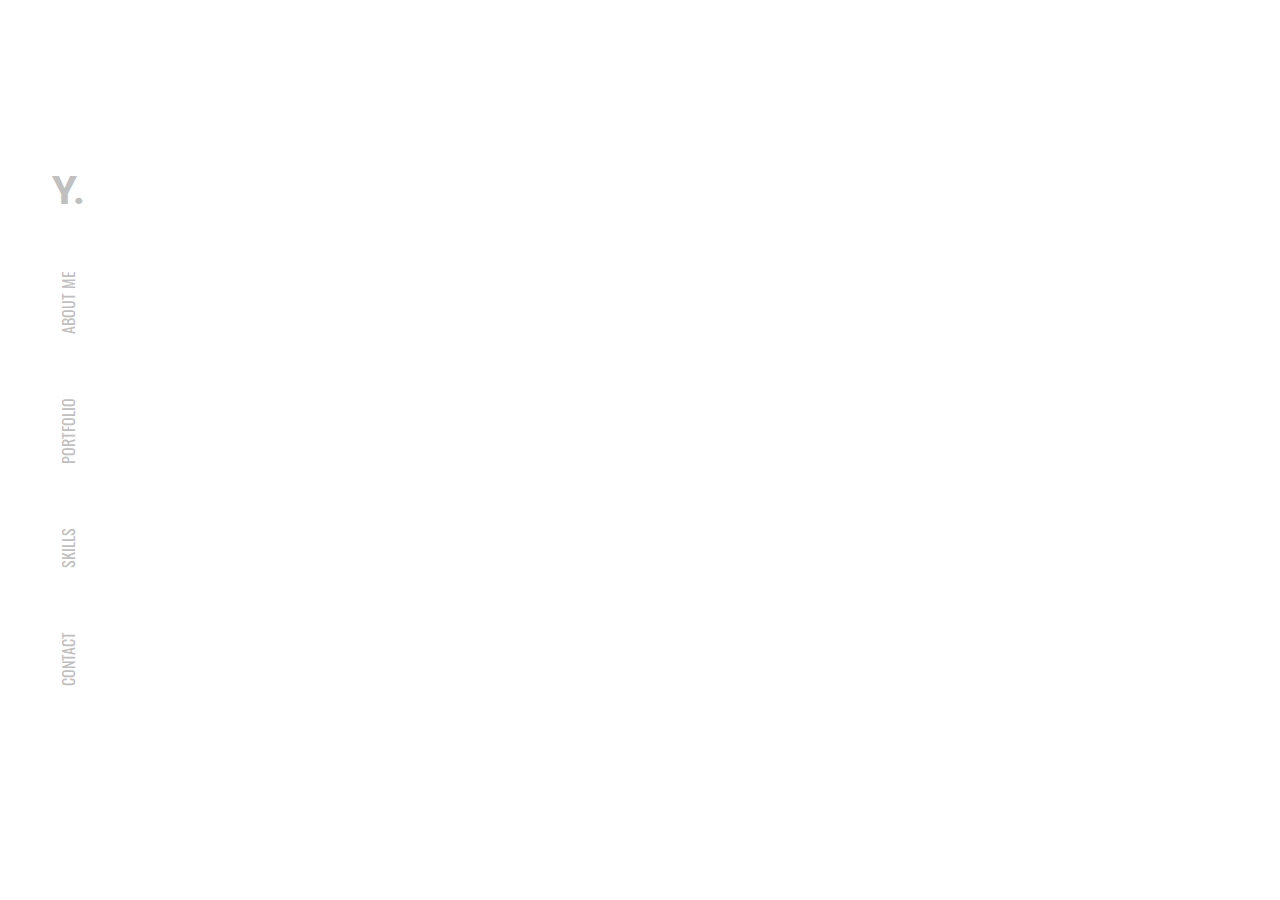
==== index.html @ accbb75f "add files" ====
<!doctype html><html lang="en"><head><meta charset="utf-8"/><link rel="icon" href="/favicon_Yannick.png"/><meta name="viewport" content="width=device-width,initial-scale=1"/><meta name="theme-color" content="#000000"/><meta name="description" content="Web site created using create-react-app"/><link rel="apple-touch-icon" href="/logo192.png"/><link rel="manifest" href="/manifest.json"/><title>Yannick De Decker | Portfolio</title><link href="/static/css/2.150d169a.chunk.css" rel="stylesheet"><link href="/static/css/main.5813d37e.chunk.css" rel="stylesheet"></head><body><noscript>You need to enable JavaScript to run this app.</noscript><div id="root"></div><script>!function(e){function r(r){for(var n,l,f=r[0],i=r[1],p=r[2],c=0,s=[];c<f.length;c++)l=f[c],Object.prototype.hasOwnProperty.call(o,l)&&o[l]&&s.push(o[l][0]),o[l]=0;for(n in i)Object.prototype.hasOwnProperty.call(i,n)&&(e[n]=i[n]);for(a&&a(r);s.length;)s.shift()();return u.push.apply(u,p||[]),t()}function t(){for(var e,r=0;r<u.length;r++){for(var t=u[r],n=!0,f=1;f<t.length;f++){var i=t[f];0!==o[i]&&(n=!1)}n&&(u.splice(r--,1),e=l(l.s=t[0]))}return e}var n={},o={1:0},u=[];function l(r){if(n[r])return n[r].exports;var t=n[r]={i:r,l:!1,exports:{}};return e[r].call(t.exports,t,t.exports,l),t.l=!0,t.exports}l.m=e,l.c=n,l.d=function(e,r,t){l.o(e,r)||Object.defineProperty(e,r,{enumerable:!0,get:t})},l.r=function(e){"undefined"!=typeof Symbol&&Symbol.toStringTag&&Object.defineProperty(e,Symbol.toStringTag,{value:"Module"}),Object.defineProperty(e,"__esModule",{value:!0})},l.t=function(e,r){if(1&r&&(e=l(e)),8&r)return e;if(4&r&&"object"==typeof e&&e&&e.__esModule)return e;var t=Object.create(null);if(l.r(t),Object.defineProperty(t,"default",{enumerable:!0,value:e}),2&r&&"string"!=typeof e)for(var n in e)l.d(t,n,function(r){return e[r]}.bind(null,n));return t},l.n=function(e){var r=e&&e.__esModule?function(){return e.default}:function(){return e};return l.d(r,"a",r),r},l.o=function(e,r){return Object.prototype.hasOwnProperty.call(e,r)},l.p="/";var f=this.webpackJsonpportfolio=this.webpackJsonpportfolio||[],i=f.push.bind(f);f.push=r,f=f.slice();for(var p=0;p<f.length;p++)r(f[p]);var a=i;t()}([])</script><script src="/static/js/2.cef84d1d.chunk.js"></script><script src="/static/js/main.cdf12265.chunk.js"></script></body></html>
---- static/css/main.5813d37e.chunk.css ----
@import url(https://fonts.googleapis.com/css2?family=Courgette&display=swap);@import url(https://fonts.googleapis.com/css2?family=Source+Code+Pro:wght@300&display=swap);@import url(https://fonts.googleapis.com/css2?family=Oswald:wght@300;500;700&family=Roboto:wght@100;300;400;500;700;900&display=swap);:root{--pastel-blue:#a5c8e4;--pastel-green:#c0eccc;--pastel-yellow:#f9f0c1;--pastel-orange:#f4cda6;--pastel-red:#f6a8a6}body{font-family:-apple-system,BlinkMacSystemFont,"Segoe UI","Roboto","Oxygen","Ubuntu","Cantarell","Fira Sans","Droid Sans","Helvetica Neue",sans-serif;-webkit-font-smoothing:antialiased;-moz-osx-font-smoothing:grayscale}.App,body{margin:0;overflow-x:hidden}.App{text-align:center;padding:0}.navbar-div{height:0}:root{--grey-light:silver;--grey-dark:#262626}*{box-sizing:border-box;margin:0}.nav-web{transform-origin:left top;transform:rotate(-90deg) translateX(-100%);width:100vh;height:15vh;background-color:#fff;position:absolute;z-index:10}.nav-web ul{height:100%;display:flex;flex-flow:row wrap;align-items:center;justify-content:center;list-style:none}.nav-web ul li{padding:.5rem 2rem;text-transform:uppercase;font-size:1rem;font-family:"Oswald",sans-serif}.nav-web ul li a:hover{color:#262626;color:var(--grey-dark);text-decoration:none}.nav-web ul li a{color:silver;color:var(--grey-light)}.nav-web .logo{font-family:"Roboto",sans-serif;font-weight:800;font-size:2.5rem;display:flex;flex:0 1;flex-basis:50px;content:" ";transform:rotate(90deg)}.active{color:#262626;color:var(--grey-dark)}.nav-mobile{z-index:100;display:none}.navbar{display:none!important}.bg-light{background-color:#fff!important}@media screen and (max-width:992px){.nav-web{display:none;margin-right:0}.navbar{display:block!important;margin-right:0}}.homepage{overflow:hidden;margin-left:15vh;height:100vh;background-color:var(--pastel-blue);display:flex;flex-direction:column;align-items:center;justify-content:center}.homepage h1{font-size:7rem;margin:1.5rem 0 0}.homepage h1,.homepage h2{font-family:"Oswald",sans-serif;color:var(--grey-dark);text-transform:uppercase}.homepage h2{font-size:1.5rem;margin:1rem 0 1.5rem}.homepage .graphic{font-family:"Courgette",cursive;text-transform:lowercase;font-size:2rem}.homepage .developer{font-family:"Courgette",cursive;text-transform:uppercase;-webkit-text-decoration:wavy;text-decoration:wavy;font-size:1.75rem;font-family:"Source Code Pro",monospace;letter-spacing:-3px}.homepage button{padding:.5rem .75rem;background-color:#fff;border:none;color:#84a0b6;width:10rem;margin-top:1.5rem}.homepage button:hover{border:none;background-color:#84a0b6;color:#fff;transition:background-color .25s ease-in}@media only screen and (max-width:992px){.homepage{margin-left:0;padding-bottom:2rem;min-height:100vh;overflow:hidden}.homepage h1{padding:0 2rem;font-size:6rem;line-height:1}.homepage .graphic{display:block;margin-bottom:.5rem}.homepage .developer{display:block;margin-top:.3rem}}::-webkit-input-placeholder{color:#ac7574;opacity:1}:-ms-input-placeholder{opacity:1}::placeholder{color:#ac7574;opacity:1}:-ms-input-placeholder{color:#ac7574}::-ms-input-placeholder{color:#ac7574}.contactpage{background-color:var(--pastel-red);display:flex;flex-direction:column;justify-content:center;align-items:center;overflow:hidden;min-height:100vh;margin-left:15vh}.contactpage h1{font-family:"Oswald",sans-serif;color:var(--grey-dark);text-transform:uppercase;font-size:4rem;margin:1.5rem 0}.contactpage .line{height:10px;width:100px;border-bottom:3px solid var(--grey-dark);margin-bottom:1.5rem}.contactpage .line:hover{width:250px;transition:1s ease-in-out}.contactpage form{width:40vw;padding-top:1rem;display:flex;flex-direction:column}.contactpage form input{margin-bottom:1rem;border:none;padding:.35rem .75rem}.contactpage form input:active,.contactpage form input:focus,.contactpage form textarea:active,.contactpage form textarea:focus{outline:2px solid #ac7574}.contactpage form textarea{margin-bottom:1rem;border:none;padding:.35rem .75rem}.btn-container{display:flex;flex-direction:column}.contactpage button{padding:.35rem .75rem;background-color:#fff;border:none;color:#ac7574;width:10rem;align-self:flex-end}.contactpage button:hover{border:none;background-color:#ac7574;color:#fff;transition:background-color .25s ease-in}.contactpage button::selection,.contactpage form input::selection,.contactpage form textarea::selection,.contactpage h1::selection,.contactpage p::selection{color:#fff;background-color:var(--grey-dark)}@media only screen and (max-width:992px){.contactpage{overflow:visible;overflow:initial;margin-left:0;padding-bottom:2rem;overflow-x:hidden}.contactpage p{padding:0 2rem}.contactpage h1{padding:0 2rem;margin:7rem 0 1rem}.contactpage form{width:85vw}}.aboutpage{background-color:var(--pastel-green);overflow:hidden;margin-left:15vh}.aboutpage .row{min-height:100vh}.col-photo{background-image:url(/static/media/profile.dc760005.jpg);background-repeat:no-repeat;background-size:cover;background-position:50%;width:100%;min-height:35rem}.col-about-text{display:flex;flex-direction:column;justify-content:center;align-items:center}.aboutpage h1{font-size:4rem;margin:1.5rem 0}.aboutpage h1,.aboutpage h2{font-family:"Oswald",sans-serif;color:var(--grey-dark);text-transform:uppercase}.aboutpage h2{font-size:1.5rem;margin:1rem 0 1.5rem}.aboutpage p{font-family:"Roboto",sans-serif;font-weight:300;color:var(--grey-dark);padding:0 5rem}.aboutpage .line{height:10px;width:100px;border-bottom:3px solid var(--grey-dark);margin-bottom:1.5rem}.aboutpage .line:hover{width:250px;transition:1s ease-in-out}.col-about-text span{font-weight:500}.aboutpage h1::selection,.aboutpage h2::selection,.aboutpage p::selection{color:#fff;background-color:var(--grey-dark)}.icons{display:flex;flex-direction:row}.icons .icon-paragraph{padding:0 1rem;font-size:1.3rem;position:relative;display:inline-block;color:#86a58e}.icons .icon-paragraph:hover{transform:rotate(10deg);transition:transform .5s ease-in-out}#foodTip,#iconTip,#sportTip,#swimTip{font-family:"Oswald",sans-serif;text-transform:uppercase}@media only screen and (max-width:992px){.aboutpage{overflow:visible;overflow:initial;margin-left:0;padding-bottom:2rem;overflow-x:hidden}.aboutpage p{font-family:"Roboto",sans-serif;font-weight:300;color:var(--grey-dark)}.aboutpage h1,.aboutpage p{padding:0 2rem}.col-photo{width:100%;margin:0;padding:0}}.portfoliopage{background-color:var(--pastel-yellow);overflow:hidden;min-height:100vh;margin-left:15vh}.portfoliopage .row{height:100vh}.portfolio-home{height:100vh;background-image:url(/static/media/portfolio-main.d0b9518a.jpg);background-repeat:no-repeat;background-size:cover;background-position:50%}.col-portfolio-text{display:flex;flex-direction:column;justify-content:center;align-items:center}.portfoliopage h1{font-size:4rem;margin:1.5rem 0}.portfoliopage h1,.portfoliopage h2{font-family:"Oswald",sans-serif;color:var(--grey-dark);text-transform:uppercase}.portfoliopage h2{font-size:1.5rem;margin:1rem 0 1.5rem}.portfoliopage p{font-family:"Roboto",sans-serif;font-weight:300;color:var(--grey-dark);padding:0 7rem;margin-top:2rem;margin-bottom:3rem}.portfoliopage .line{height:10px;width:100px;border-bottom:3px solid var(--grey-dark);margin-bottom:1.5rem}.portfoliopage .line:hover{width:250px;transition:1s ease-in-out}.portfoliopage ul{list-style:none;text-align:left}.portfoliopage ul li{margin-bottom:1rem;color:var(--grey-dark);text-transform:uppercase;font-weight:600;cursor:pointer}.portfoliopage ul li:hover{transform:scale(1.1)}.portfoliopage ul li span{margin-left:.5rem;text-transform:lowercase;color:#aea887;font-weight:300}.portfoliopage h1::selection,.portfoliopage ul li::selection,.portfoliopage ul li span::selection{color:#fff;background-color:var(--grey-dark)}@media only screen and (max-width:992px){.portfoliopage{overflow:visible;overflow:initial;margin-left:0;padding-bottom:2rem;overflow-x:hidden}.portfoliopage h1{padding:0 2rem;margin:7rem 0 1rem}.portfoliopage ul li span{display:block;margin-left:0}.portfoliopage ul{margin-left:0;padding-left:0}.portfoliopage ul li{margin-bottom:.25rem}}.carousel-item img{height:100vh;object-fit:cover;object-position:50% 50%}.center-cropped{width:100px;height:100vh;overflow:hidden}.center-cropped img{height:100%;min-width:100%;left:50%;position:relative;transform:translateX(-50%)}.carousel-control-prev-icon{background-image:url("data:image/svg+xml;charset=utf-8,%3Csvg xmlns='http://www.w3.org/2000/svg' fill='%23262626' width='8' height='8'%3E%3Cpath d='M5.25 0l-4 4 4 4 1.5-1.5L4.25 4l2.5-2.5L5.25 0z'/%3E%3C/svg%3E")!important}.carousel-control-next-icon{background-image:url("data:image/svg+xml;charset=utf-8,%3Csvg xmlns='http://www.w3.org/2000/svg' fill='%23262626' width='8' height='8'%3E%3Cpath d='M2.75 0l-1.5 1.5L3.75 4l-2.5 2.5L2.75 8l4-4-4-4z'/%3E%3C/svg%3E")!important}.carousel-indicators li{background-color:#262626!important}@media only screen and (max-width:992px){.center-cropped{width:100px;height:50vh;overflow:hidden}.center-cropped img{height:100%;min-width:100%;left:50%;position:relative;transform:translateX(-50%)}}.skillspage{background-color:var(--pastel-orange);display:flex;flex-direction:column;justify-content:center;align-items:center;overflow:hidden;min-height:100vh;margin-left:15vh}.skillspage h1{font-family:"Oswald",sans-serif;color:var(--grey-dark);text-transform:uppercase;font-size:4rem;margin:1.5rem 0}.skillspage p{font-family:"Roboto",sans-serif;font-weight:300;color:var(--grey-dark);padding:0 7rem;margin-top:2rem;margin-bottom:3rem}.skillspage span{font-weight:500}.skillspage .line{height:10px;width:100px;border-bottom:3px solid var(--grey-dark);margin:0 auto}.skillspage .line:hover{width:250px;transition:1s ease-in-out}.skillspage ul{list-style:none;margin:0;padding:0}.designer{background-color:#c3a484}.designer,.webdesigner{font-family:"Oswald",sans-serif;display:inline-block;padding:10px 15px;font-size:2rem;font-weight:900;text-transform:uppercase}.webdesigner{background-color:var(--grey-dark);color:#fff}.designer:hover,.webdesigner:hover{transform:scale(1.05);transition:transform .2s ease-in}.skillspage h3{font-family:"Oswald",sans-serif;text-transform:uppercase;font-size:1.25rem;margin-top:1rem;margin-bottom:1rem;font-weight:900}.col-md-4{display:flex;flex-direction:column;justify-content:center;align-items:center;text-align:center}.designer::selection,.skillspage h1::selection,.skillspage h3::selection,.skillspage li::selection,.skillspage p::selection,.webdesigner::selection{color:#fff;background-color:var(--grey-dark)}@media only screen and (max-width:992px){.skillspage{overflow:visible;overflow:initial;margin-left:0;padding-bottom:2rem;overflow-x:hidden}.skillspage p{padding:0 2rem}.skillspage h1{padding:0 2rem;margin:7rem 0 1rem}.pieChart{width:200px;margin:1rem 0;padding-bottom:2.5rem}}
/*# sourceMappingURL=main.5813d37e.chunk.css.map */
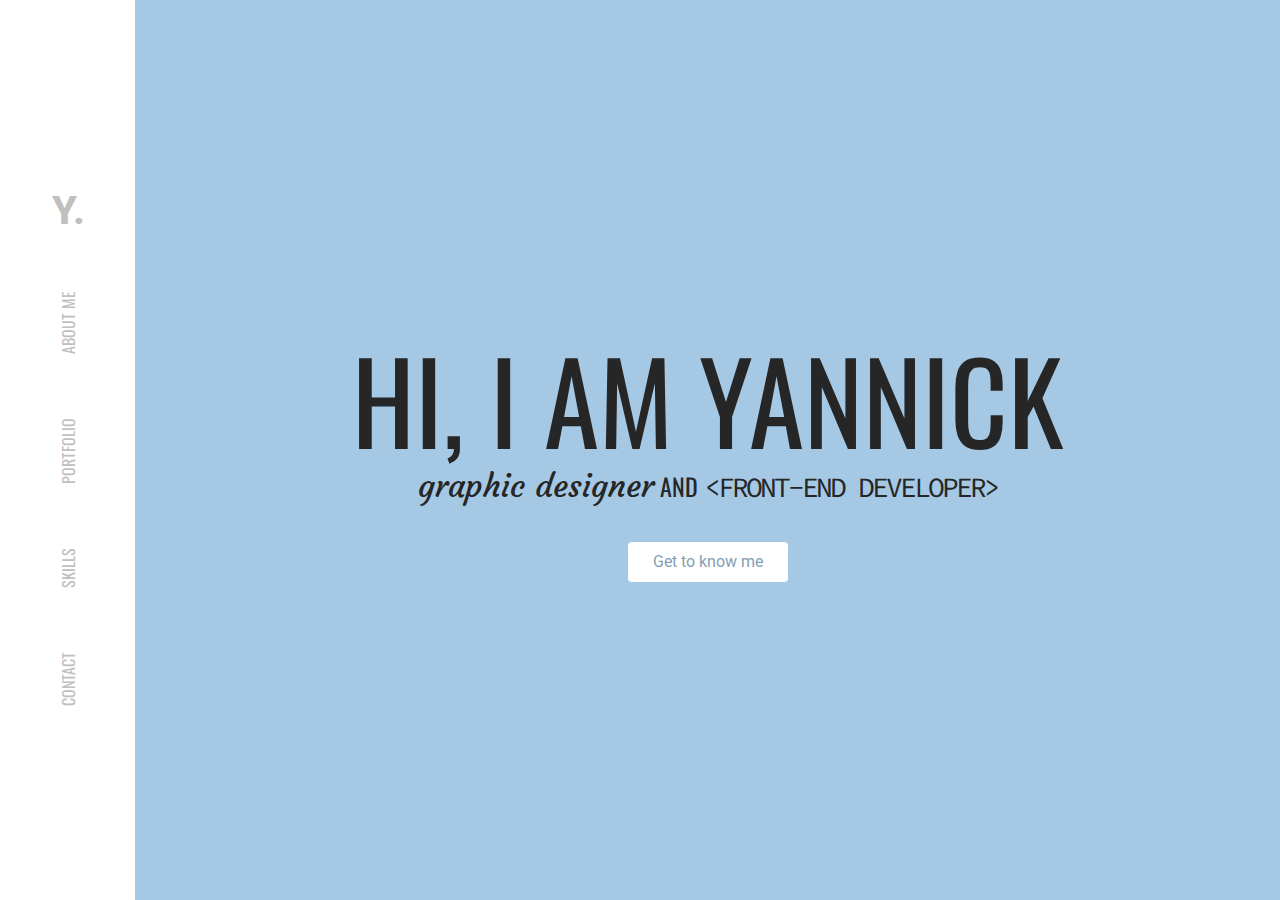
==== commit abb7f135: "update" ====
--- a/index.html
+++ b/index.html
@@ -1 +1 @@
-<!doctype html><html lang="en"><head><meta charset="utf-8"/><link rel="icon" href="/favicon_Yannick.png"/><meta name="viewport" content="width=device-width,initial-scale=1"/><meta name="theme-color" content="#000000"/><meta name="description" content="Web site created using create-react-app"/><link rel="apple-touch-icon" href="/logo192.png"/><link rel="manifest" href="/manifest.json"/><title>Yannick De Decker | Portfolio</title><link href="/static/css/2.150d169a.chunk.css" rel="stylesheet"><link href="/static/css/main.5813d37e.chunk.css" rel="stylesheet"></head><body><noscript>You need to enable JavaScript to run this app.</noscript><div id="root"></div><script>!function(e){function r(r){for(var n,l,f=r[0],i=r[1],p=r[2],c=0,s=[];c<f.length;c++)l=f[c],Object.prototype.hasOwnProperty.call(o,l)&&o[l]&&s.push(o[l][0]),o[l]=0;for(n in i)Object.prototype.hasOwnProperty.call(i,n)&&(e[n]=i[n]);for(a&&a(r);s.length;)s.shift()();return u.push.apply(u,p||[]),t()}function t(){for(var e,r=0;r<u.length;r++){for(var t=u[r],n=!0,f=1;f<t.length;f++){var i=t[f];0!==o[i]&&(n=!1)}n&&(u.splice(r--,1),e=l(l.s=t[0]))}return e}var n={},o={1:0},u=[];function l(r){if(n[r])return n[r].exports;var t=n[r]={i:r,l:!1,exports:{}};return e[r].call(t.exports,t,t.exports,l),t.l=!0,t.exports}l.m=e,l.c=n,l.d=function(e,r,t){l.o(e,r)||Object.defineProperty(e,r,{enumerable:!0,get:t})},l.r=function(e){"undefined"!=typeof Symbol&&Symbol.toStringTag&&Object.defineProperty(e,Symbol.toStringTag,{value:"Module"}),Object.defineProperty(e,"__esModule",{value:!0})},l.t=function(e,r){if(1&r&&(e=l(e)),8&r)return e;if(4&r&&"object"==typeof e&&e&&e.__esModule)return e;var t=Object.create(null);if(l.r(t),Object.defineProperty(t,"default",{enumerable:!0,value:e}),2&r&&"string"!=typeof e)for(var n in e)l.d(t,n,function(r){return e[r]}.bind(null,n));return t},l.n=function(e){var r=e&&e.__esModule?function(){return e.default}:function(){return e};return l.d(r,"a",r),r},l.o=function(e,r){return Object.prototype.hasOwnProperty.call(e,r)},l.p="/";var f=this.webpackJsonpportfolio=this.webpackJsonpportfolio||[],i=f.push.bind(f);f.push=r,f=f.slice();for(var p=0;p<f.length;p++)r(f[p]);var a=i;t()}([])</script><script src="/static/js/2.cef84d1d.chunk.js"></script><script src="/static/js/main.cdf12265.chunk.js"></script></body></html>+<!doctype html><html lang="en"><head><meta charset="utf-8"/><link rel="icon" href="/favicon_Yannick.png"/><meta name="viewport" content="width=device-width,initial-scale=1"/><meta name="theme-color" content="#000000"/><meta name="description" content="Web site created using create-react-app"/><link rel="apple-touch-icon" href="/logo192.png"/><link rel="manifest" href="/manifest.json"/><title>Yannick De Decker | Portfolio</title><link href="/static/css/2.150d169a.chunk.css" rel="stylesheet"><link href="/static/css/main.b4f85ded.chunk.css" rel="stylesheet"></head><body><noscript>You need to enable JavaScript to run this app.</noscript><div id="root"></div><script>!function(e){function r(r){for(var n,l,f=r[0],i=r[1],p=r[2],c=0,s=[];c<f.length;c++)l=f[c],Object.prototype.hasOwnProperty.call(o,l)&&o[l]&&s.push(o[l][0]),o[l]=0;for(n in i)Object.prototype.hasOwnProperty.call(i,n)&&(e[n]=i[n]);for(a&&a(r);s.length;)s.shift()();return u.push.apply(u,p||[]),t()}function t(){for(var e,r=0;r<u.length;r++){for(var t=u[r],n=!0,f=1;f<t.length;f++){var i=t[f];0!==o[i]&&(n=!1)}n&&(u.splice(r--,1),e=l(l.s=t[0]))}return e}var n={},o={1:0},u=[];function l(r){if(n[r])return n[r].exports;var t=n[r]={i:r,l:!1,exports:{}};return e[r].call(t.exports,t,t.exports,l),t.l=!0,t.exports}l.m=e,l.c=n,l.d=function(e,r,t){l.o(e,r)||Object.defineProperty(e,r,{enumerable:!0,get:t})},l.r=function(e){"undefined"!=typeof Symbol&&Symbol.toStringTag&&Object.defineProperty(e,Symbol.toStringTag,{value:"Module"}),Object.defineProperty(e,"__esModule",{value:!0})},l.t=function(e,r){if(1&r&&(e=l(e)),8&r)return e;if(4&r&&"object"==typeof e&&e&&e.__esModule)return e;var t=Object.create(null);if(l.r(t),Object.defineProperty(t,"default",{enumerable:!0,value:e}),2&r&&"string"!=typeof e)for(var n in e)l.d(t,n,function(r){return e[r]}.bind(null,n));return t},l.n=function(e){var r=e&&e.__esModule?function(){return e.default}:function(){return e};return l.d(r,"a",r),r},l.o=function(e,r){return Object.prototype.hasOwnProperty.call(e,r)},l.p="/";var f=this.webpackJsonpportfolio=this.webpackJsonpportfolio||[],i=f.push.bind(f);f.push=r,f=f.slice();for(var p=0;p<f.length;p++)r(f[p]);var a=i;t()}([])</script><script src="/static/js/2.c1fd475b.chunk.js"></script><script src="/static/js/main.92c702fa.chunk.js"></script></body></html>--- a/static/css/main.b4f85ded.chunk.css
+++ b/static/css/main.b4f85ded.chunk.css
@@ -0,0 +1,2 @@
+@import url(https://fonts.googleapis.com/css2?family=Courgette&display=swap);@import url(https://fonts.googleapis.com/css2?family=Source+Code+Pro:wght@300&display=swap);@import url(https://fonts.googleapis.com/css2?family=Oswald:wght@300;500;700&family=Roboto:wght@100;300;400;500;700;900&display=swap);*{box-sizing:border-box;margin:0}.nav-web{transform-origin:left top;transform:rotate(-90deg) translateX(-100%);width:100vh;height:15vh;background-color:#fff;position:absolute;z-index:10}.nav-web ul{height:100%;display:flex;flex-flow:row wrap;align-items:center;justify-content:center;list-style:none}.nav-web ul li{padding:.5rem 2rem;text-transform:uppercase;font-size:1rem;font-family:"Oswald",sans-serif}.nav-web ul li a:hover{color:#262626;color:var(--grey-dark);text-decoration:none}.nav-web ul li a{color:silver;color:var(--grey-light)}.nav-web .logo{font-family:"Roboto",sans-serif;font-weight:800;font-size:2.5rem;display:flex;flex:0 1;flex-basis:50px;content:" ";transform:rotate(90deg)}.active{color:#262626;color:var(--grey-dark)}.nav-mobile{z-index:100;display:none}.navbar{display:none!important}.bg-light{background-color:#fff!important}@media screen and (max-width:992px){.nav-web{display:none;margin-right:0}.navbar{display:block!important;margin-right:0}}:root{--grey-light:silver;--grey-dark:#262626;--pastel-blue:#a5c8e4;--pastel-green:#c0eccc;--pastel-yellow:#f9f0c1;--pastel-orange:#f4cda6;--pastel-red:#f6a8a6}.App{text-align:center;margin:0;padding:0;overflow-x:hidden}.navbar-div{height:0}.fullpage{overflow:hidden;margin-left:15vh;height:100vh}.fullpage h1{font-size:4rem;margin:1.5rem 0}.fullpage h1,.fullpage h2{font-family:"Oswald",sans-serif;color:#262626;color:var(--grey-dark);text-transform:uppercase}.fullpage h2{font-size:1.5rem}.fullpage p{font-family:"Roboto",sans-serif;font-size:1rem;font-weight:300;color:#262626;color:var(--grey-dark);line-height:1.5}.fullpage .btn{width:10rem;background-color:#fff;border:none;padding:.5rem .75rem}.fullpage .btn:hover{color:#fff;border:none;transition:background-color .25s ease-in}.line{height:10px;width:100px;border-bottom:3px solid #262626;border-bottom:3px solid var(--grey-dark);margin-bottom:1.5rem}.line:hover{width:250px;transition:1s ease-in-out}@media only screen and (max-width:992px){.fullpage{margin-left:0;overflow-y:visible;overflow-y:initial;height:100vh}}.homepage{background-color:var(--pastel-blue);display:flex;flex-direction:column;align-items:center;justify-content:center}.homepage h1{font-size:7rem;margin-bottom:0}.homepage h2{margin:1rem 0}.homepage .graphic{font-family:"Courgette",cursive;text-transform:lowercase;font-size:2rem}.homepage .developer{font-family:"Source Code Pro",monospace;font-size:1.75rem;text-transform:uppercase;letter-spacing:-3px}.homepage button{color:#84a0b6;margin-top:1.5rem}.homepage button:hover{background-color:#84a0b6}.homepage .developer::selection,.homepage .graphic::selection,.homepage button::selection,.homepage h1::selection,.homepage h2::selection{color:#fff;background-color:var(--grey-dark)}@media only screen and (max-width:992px){.homepage h1{padding:0 2rem;font-size:5.5rem;line-height:1}.homepage .developer,.homepage .graphic{display:block;margin:.5rem 0}}.aboutpage{background-color:var(--pastel-green)}.aboutpage .row{min-height:100vh}.photo{background-image:url(/static/media/profile.dc760005.jpg);background-repeat:no-repeat;background-size:cover;background-position:50%;width:100%;min-height:35rem}.about-text{display:flex;flex-direction:column;justify-content:center;align-items:center}.aboutpage h2{margin:1rem 0 1.5rem}.aboutpage p{padding:0 5rem;margin-bottom:1rem}.about-text span{font-weight:500}.about-text span::selection,.aboutpage h1::selection,.aboutpage h2::selection,.aboutpage p::selection{color:#fff;background-color:var(--grey-dark)}.icons{display:flex;flex-direction:row}.icons .icon-paragraph{padding:0 1rem;font-size:1.3rem;position:relative;display:inline-block;color:#86a58e}.icons .icon-paragraph:hover{transform:rotate(10deg);transition:transform .5s ease-in-out}#foodTip,#iconTip,#sportTip,#swimTip{font-family:"Oswald",sans-serif;text-transform:uppercase}@media only screen and (max-width:992px){.aboutpage{padding-bottom:3rem;overflow-x:hidden}.aboutpage h1,.aboutpage p{padding:0 2rem}.photo{width:100%;margin:0;padding:0}}.carousel-item img{height:100vh;object-fit:cover;object-position:50% 50%}.center-cropped{height:100vh;overflow:hidden}.center-cropped img{height:100%;min-width:100%;left:50%;position:relative;transform:translateX(-50%)}.carousel-control-prev-icon{background-image:url("data:image/svg+xml;charset=utf-8,%3Csvg xmlns='http://www.w3.org/2000/svg' fill='%23262626' width='8' height='8'%3E%3Cpath d='M5.25 0l-4 4 4 4 1.5-1.5L4.25 4l2.5-2.5L5.25 0z'/%3E%3C/svg%3E")!important}.carousel-control-next-icon{background-image:url("data:image/svg+xml;charset=utf-8,%3Csvg xmlns='http://www.w3.org/2000/svg' fill='%23262626' width='8' height='8'%3E%3Cpath d='M2.75 0l-1.5 1.5L3.75 4l-2.5 2.5L2.75 8l4-4-4-4z'/%3E%3C/svg%3E")!important}.carousel-indicators li{background-color:#262626!important}@media only screen and (max-width:992px){.center-cropped{height:50vh;overflow:hidden}.center-cropped img{height:100%;min-width:100%;left:50%;position:relative;transform:translateX(-50%)}}.portfoliopage{background-color:var(--pastel-yellow)}.portfoliopage .row{height:100%}.portfolio-home{height:100%;background-image:url(/static/media/portfolio-main.d0b9518a.jpg);background-repeat:no-repeat;background-size:cover;background-position:50%}.portfolio-text{display:flex;flex-direction:column;justify-content:center;align-items:center}.portfoliopage ul{list-style:none;text-align:left}.portfoliopage ul li{margin-bottom:1rem;color:var(--grey-dark);text-transform:uppercase;font-weight:600;cursor:pointer}.portfoliopage ul li:hover{transform:scale(1.1)}.portfoliopage ul li span{margin-left:.5rem;text-transform:lowercase;color:#aea887;font-weight:300}.portfoliopage h1::selection,.portfoliopage ul li::selection,.portfoliopage ul li span::selection{color:#fff;background-color:var(--grey-dark)}@media only screen and (max-width:992px){.portfoliopage{overflow:visible;overflow:initial;overflow-x:hidden}.portfoliopage h1{padding:0 2rem;margin:7rem 0 1rem}.portfoliopage ul li span{display:block;margin-left:0}.portfoliopage ul{margin-left:0;padding-left:0;margin-bottom:2rem}.portfoliopage ul li{margin-bottom:.5rem}.portfolio-home{height:25rem}}.skillspage{background-color:var(--pastel-orange);display:flex;flex-direction:column;justify-content:center;align-items:center}.skillspage p{padding:0 7rem;margin-bottom:4rem}.skillspage span{font-weight:500}.skillspage ul{list-style:none;margin:0;padding:0}.skillspage ul li{margin-bottom:.5rem}.skillspage .designer{background-color:#c3a484}.skillspage .designer,.skillspage .webdesigner{font-family:"Oswald",sans-serif;display:inline-block;padding:10px 15px;font-size:2rem;font-weight:900;text-transform:uppercase}.skillspage .webdesigner{background-color:var(--grey-dark);color:#fff!important}.skillspage h3{font-family:"Oswald",sans-serif;text-transform:uppercase;font-size:1.25rem;margin-top:1rem;margin-bottom:1rem;font-weight:900}.col-lg-4{display:flex;flex-direction:column;justify-content:center;align-items:center;text-align:center}.pieChart{width:300px;padding:0 2rem}.designer::selection,.skillspage h1::selection,.skillspage h3::selection,.skillspage li::selection,.skillspage p::selection,.skillspage span::selection,.webdesigner::selection{color:#fff;background-color:var(--grey-dark)}@media only screen and (max-width:992px){.skillspage{overflow:visible;overflow:initial;overflow-x:hidden;padding-bottom:2rem}.skillspage p{padding:0 2rem}.skillspage h1{padding:0 2rem;margin:35rem 0 1.5rem}.pieChart{width:200px;margin:1rem 0;padding-bottom:2.5rem}}::-webkit-input-placeholder{color:#ac7574;opacity:1}:-ms-input-placeholder{opacity:1}::placeholder{color:#ac7574;opacity:1}:-ms-input-placeholder{color:#ac7574}::-ms-input-placeholder{color:#ac7574}.contactpage{background-color:var(--pastel-red);justify-content:center;align-items:center}.contactpage,.contactpage form{display:flex;flex-direction:column}.contactpage form{width:40vw;padding-top:1rem}.contactpage form input{margin-bottom:1rem;border:none;padding:.35rem .75rem}.contactpage form input:active,.contactpage form input:focus,.contactpage form textarea:active,.contactpage form textarea:focus{outline:2px solid #ac7574}.contactpage form textarea{margin-bottom:1rem;border:none;padding:.35rem .75rem}.btn-container{display:flex;flex-direction:column}.contactpage button{color:#ac7574;align-self:flex-end}.contactpage button:hover{background-color:#ac7574}.contactpage button::selection,.contactpage form input::selection,.contactpage form textarea::selection,.contactpage h1::selection,.contactpage p::selection{color:#fff;background-color:var(--grey-dark)}@media only screen and (max-width:992px){.contactpage{overflow:visible;overflow:initial;padding-bottom:2rem;overflow-x:hidden}.contactpage p{padding:0 2rem}.contactpage h1{padding:0 2rem;margin:4rem 0 1rem}.contactpage form{width:85vw}}a,abbr,acronym,address,applet,article,aside,audio,b,big,blockquote,body,canvas,caption,center,cite,code,dd,del,details,dfn,div,dl,dt,em,embed,fieldset,figcaption,figure,footer,form,h1,h2,h3,h4,h5,h6,header,hgroup,html,i,iframe,img,ins,kbd,label,legend,li,mark,menu,nav,object,ol,output,p,pre,q,ruby,s,samp,section,small,span,strike,strong,sub,summary,sup,table,tbody,td,tfoot,th,thead,time,tr,tt,u,ul,var,video{margin:0;padding:0;border:0;font-size:100%;font:inherit;vertical-align:baseline}article,aside,details,figcaption,figure,footer,header,hgroup,menu,nav,section{display:block}body{line-height:1}ol,ul{list-style:none}blockquote,q{quotes:none}blockquote:after,blockquote:before,q:after,q:before{content:"";content:none}table{border-collapse:collapse;border-spacing:0}body{margin:0;font-family:-apple-system,BlinkMacSystemFont,"Segoe UI","Roboto","Oxygen","Ubuntu","Cantarell","Fira Sans","Droid Sans","Helvetica Neue",sans-serif;-webkit-font-smoothing:antialiased;-moz-osx-font-smoothing:grayscale;overflow-x:hidden}
+/*# sourceMappingURL=main.b4f85ded.chunk.css.map */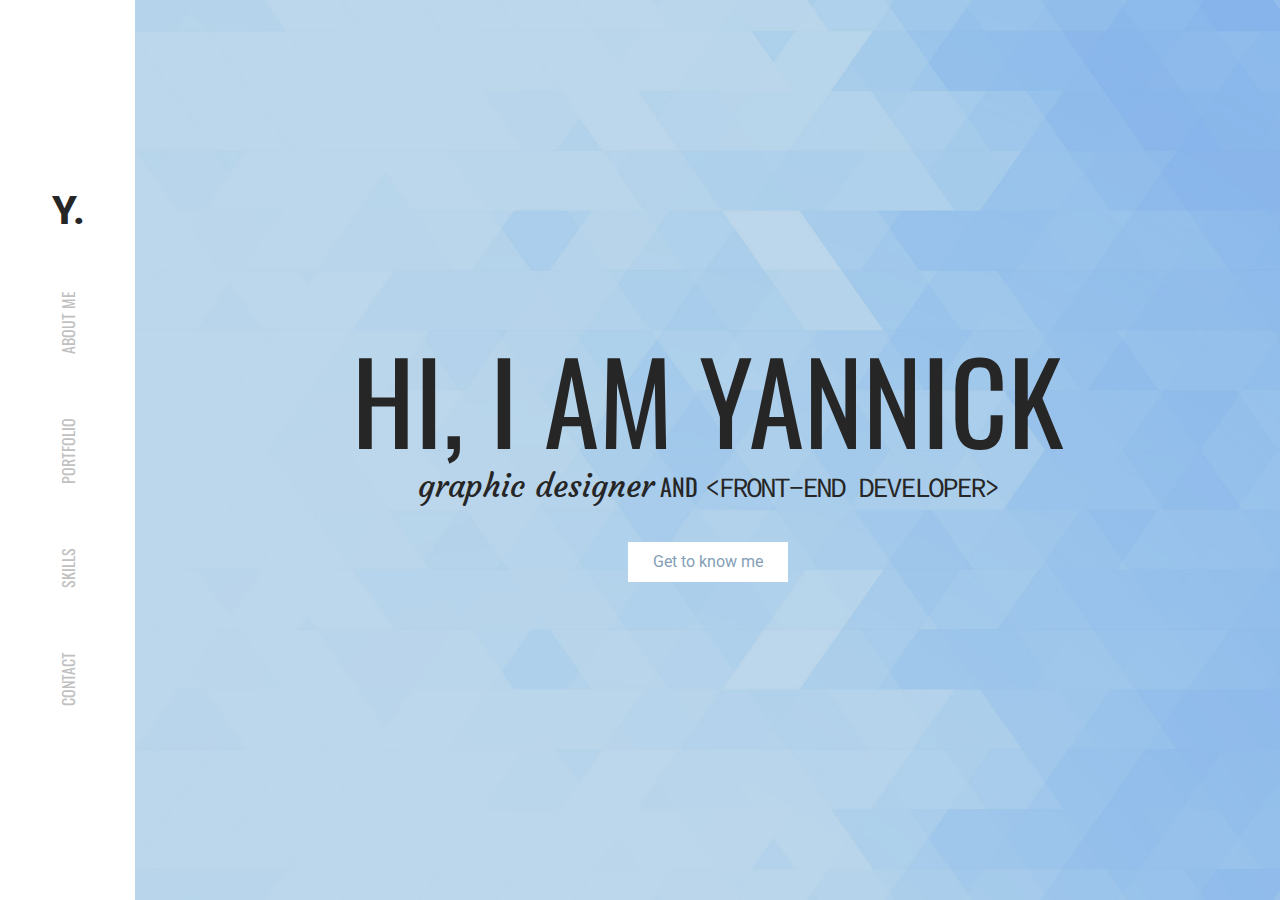
==== commit 5a1919ef: "new version" ====
--- a/index.html
+++ b/index.html
@@ -1 +1 @@
-<!doctype html><html lang="en"><head><meta charset="utf-8"/><link rel="icon" href="/favicon_Yannick.png"/><meta name="viewport" content="width=device-width,initial-scale=1"/><meta name="theme-color" content="#000000"/><meta name="description" content="Web site created using create-react-app"/><link rel="apple-touch-icon" href="/logo192.png"/><link rel="manifest" href="/manifest.json"/><title>Yannick De Decker | Portfolio</title><link href="/static/css/2.150d169a.chunk.css" rel="stylesheet"><link href="/static/css/main.b4f85ded.chunk.css" rel="stylesheet"></head><body><noscript>You need to enable JavaScript to run this app.</noscript><div id="root"></div><script>!function(e){function r(r){for(var n,l,f=r[0],i=r[1],p=r[2],c=0,s=[];c<f.length;c++)l=f[c],Object.prototype.hasOwnProperty.call(o,l)&&o[l]&&s.push(o[l][0]),o[l]=0;for(n in i)Object.prototype.hasOwnProperty.call(i,n)&&(e[n]=i[n]);for(a&&a(r);s.length;)s.shift()();return u.push.apply(u,p||[]),t()}function t(){for(var e,r=0;r<u.length;r++){for(var t=u[r],n=!0,f=1;f<t.length;f++){var i=t[f];0!==o[i]&&(n=!1)}n&&(u.splice(r--,1),e=l(l.s=t[0]))}return e}var n={},o={1:0},u=[];function l(r){if(n[r])return n[r].exports;var t=n[r]={i:r,l:!1,exports:{}};return e[r].call(t.exports,t,t.exports,l),t.l=!0,t.exports}l.m=e,l.c=n,l.d=function(e,r,t){l.o(e,r)||Object.defineProperty(e,r,{enumerable:!0,get:t})},l.r=function(e){"undefined"!=typeof Symbol&&Symbol.toStringTag&&Object.defineProperty(e,Symbol.toStringTag,{value:"Module"}),Object.defineProperty(e,"__esModule",{value:!0})},l.t=function(e,r){if(1&r&&(e=l(e)),8&r)return e;if(4&r&&"object"==typeof e&&e&&e.__esModule)return e;var t=Object.create(null);if(l.r(t),Object.defineProperty(t,"default",{enumerable:!0,value:e}),2&r&&"string"!=typeof e)for(var n in e)l.d(t,n,function(r){return e[r]}.bind(null,n));return t},l.n=function(e){var r=e&&e.__esModule?function(){return e.default}:function(){return e};return l.d(r,"a",r),r},l.o=function(e,r){return Object.prototype.hasOwnProperty.call(e,r)},l.p="/";var f=this.webpackJsonpportfolio=this.webpackJsonpportfolio||[],i=f.push.bind(f);f.push=r,f=f.slice();for(var p=0;p<f.length;p++)r(f[p]);var a=i;t()}([])</script><script src="/static/js/2.c1fd475b.chunk.js"></script><script src="/static/js/main.92c702fa.chunk.js"></script></body></html>+<!doctype html><html lang="en"><head><meta charset="utf-8"/><link rel="icon" href="/favicon_Yannick.png"/><meta name="viewport" content="width=device-width,initial-scale=1"/><meta name="theme-color" content="#000000"/><meta name="description" content="Web site created using create-react-app"/><link rel="apple-touch-icon" href="/logo192.png"/><link rel="manifest" href="/manifest.json"/><title>Yannick De Decker | Portfolio</title><link href="/static/css/2.150d169a.chunk.css" rel="stylesheet"><link href="/static/css/main.93dffeca.chunk.css" rel="stylesheet"></head><body><noscript>You need to enable JavaScript to run this app.</noscript><div id="root"></div><script>!function(e){function r(r){for(var n,l,f=r[0],i=r[1],p=r[2],c=0,s=[];c<f.length;c++)l=f[c],Object.prototype.hasOwnProperty.call(o,l)&&o[l]&&s.push(o[l][0]),o[l]=0;for(n in i)Object.prototype.hasOwnProperty.call(i,n)&&(e[n]=i[n]);for(a&&a(r);s.length;)s.shift()();return u.push.apply(u,p||[]),t()}function t(){for(var e,r=0;r<u.length;r++){for(var t=u[r],n=!0,f=1;f<t.length;f++){var i=t[f];0!==o[i]&&(n=!1)}n&&(u.splice(r--,1),e=l(l.s=t[0]))}return e}var n={},o={1:0},u=[];function l(r){if(n[r])return n[r].exports;var t=n[r]={i:r,l:!1,exports:{}};return e[r].call(t.exports,t,t.exports,l),t.l=!0,t.exports}l.m=e,l.c=n,l.d=function(e,r,t){l.o(e,r)||Object.defineProperty(e,r,{enumerable:!0,get:t})},l.r=function(e){"undefined"!=typeof Symbol&&Symbol.toStringTag&&Object.defineProperty(e,Symbol.toStringTag,{value:"Module"}),Object.defineProperty(e,"__esModule",{value:!0})},l.t=function(e,r){if(1&r&&(e=l(e)),8&r)return e;if(4&r&&"object"==typeof e&&e&&e.__esModule)return e;var t=Object.create(null);if(l.r(t),Object.defineProperty(t,"default",{enumerable:!0,value:e}),2&r&&"string"!=typeof e)for(var n in e)l.d(t,n,function(r){return e[r]}.bind(null,n));return t},l.n=function(e){var r=e&&e.__esModule?function(){return e.default}:function(){return e};return l.d(r,"a",r),r},l.o=function(e,r){return Object.prototype.hasOwnProperty.call(e,r)},l.p="/";var f=this.webpackJsonpportfolio=this.webpackJsonpportfolio||[],i=f.push.bind(f);f.push=r,f=f.slice();for(var p=0;p<f.length;p++)r(f[p]);var a=i;t()}([])</script><script src="/static/js/2.c1fd475b.chunk.js"></script><script src="/static/js/main.bece0839.chunk.js"></script></body></html>--- a/static/css/main.93dffeca.chunk.css
+++ b/static/css/main.93dffeca.chunk.css
@@ -0,0 +1,2 @@
+@import url(https://fonts.googleapis.com/css2?family=Courgette&display=swap);@import url(https://fonts.googleapis.com/css2?family=Source+Code+Pro:wght@300&display=swap);@import url(https://fonts.googleapis.com/css2?family=Oswald:wght@300;500;700&family=Roboto:wght@100;300;400;500;700;900&display=swap);*{box-sizing:border-box;margin:0}.nav-web{transform-origin:left top;transform:rotate(-90deg) translateX(-100%);width:100vh;height:15vh;background-color:#fff;position:absolute;z-index:10}.nav-web ul{height:100%;display:flex;flex-flow:row wrap;align-items:center;justify-content:center;list-style:none}.nav-web ul li{padding:.5rem 2rem;text-transform:uppercase;font-size:1rem;font-family:"Oswald",sans-serif}.nav-web ul li a:hover{color:#262626;color:var(--grey-dark);text-decoration:none}.nav-web ul li a{color:silver;color:var(--grey-light)}.nav-web .logo{font-family:"Roboto",sans-serif;font-weight:800;font-size:2.5rem;display:flex;flex:0 1;flex-basis:50px;content:" ";transform:rotate(90deg)}.nav-web ul li a.active{color:#262626;color:var(--grey-dark)}.nav-mobile{z-index:100;display:none}.navbar-nav li a{font-family:Oswald;font-size:1.5rem}.navbar-brand a,.navbar-nav li a{text-transform:uppercase;color:#262626}.navbar-brand a{font-size:2.5rem;font-weight:800}.navbar-brand a:hover{color:#262626}.navbar{display:none!important}.bg-light{background-color:#fff!important}.nav-mobile ul li a.active{text-decoration:underline}@media screen and (max-width:992px){.nav-web{display:none;margin-right:0}.navbar{display:block!important;margin-right:0}}:root{--grey-light:silver;--grey-dark:#262626;--pastel-blue:#a5c8e4;--pastel-green:#c0eccc;--pastel-yellow:#f9f0c1;--pastel-orange:#f4cda6;--pastel-red:#f6a8a6}.App{text-align:center;margin:0;padding:0;overflow-x:hidden}.navbar-div{height:0}.fullpage{overflow:hidden;margin-left:15vh;height:100vh}.fullpage h1{font-size:4rem;margin:1.5rem 0}.fullpage h1,.fullpage h2{font-family:"Oswald",sans-serif;color:#262626;color:var(--grey-dark);text-transform:uppercase}.fullpage h2{font-size:1.5rem}.fullpage p{font-family:"Roboto",sans-serif;font-size:1rem;font-weight:300;color:#262626;color:var(--grey-dark);line-height:1.5}.fullpage .btn{width:10rem;background-color:#fff;border:none;border-radius:0;padding:.5rem .75rem}.fullpage .btn:hover{color:#fff;border:none;transition:background-color .25s ease-in}.fullpage .btn:active,.fullpage .btn:focus{outline:none}.line{height:10px;width:100px;border-bottom:3px solid #262626;border-bottom:3px solid var(--grey-dark);margin-bottom:1.5rem}.line:hover{width:250px;transition:1s ease-in-out}@media only screen and (max-width:992px){.fullpage{margin-left:0;overflow-y:visible;overflow-y:initial;height:100vh}}.homepage{background-image:url(/static/media/17545.dcd0e92b.jpg);background-position:50%;background-repeat:no-repeat;background-size:cover;display:flex;flex-direction:column;align-items:center;justify-content:center}.homepage h1{font-size:7rem;margin-bottom:0}.homepage h2{margin:1rem 0}.homepage .graphic{font-family:"Courgette",cursive;text-transform:lowercase;font-size:2rem}.homepage .developer{font-family:"Source Code Pro",monospace;font-size:1.75rem;text-transform:uppercase;letter-spacing:-3px}.homepage button{color:#84a0b6;margin-top:1.5rem}.homepage button:hover{background-color:#84a0b6}.homepage .developer::selection,.homepage .graphic::selection,.homepage button::selection,.homepage h1::selection,.homepage h2::selection{color:#fff;background-color:var(--grey-dark)}@media only screen and (max-width:992px){.homepage{background-image:none;background-color:var(--pastel-blue)}.homepage h1{padding:0 2rem;font-size:5.5rem;line-height:1}.homepage .developer,.homepage .graphic{display:block;margin:.5rem 0}}.aboutpage{background-image:url(/static/media/17545-02.b3aeacd1.jpg);background-position:50%;background-repeat:no-repeat;background-size:cover}.aboutpage .row{min-height:100vh}.photo{background-image:url(/static/media/profile.dc760005.jpg);background-repeat:no-repeat;background-size:cover;background-position:50%;width:100%;min-height:35rem}.about-text{display:flex;flex-direction:column;justify-content:center;align-items:center}.aboutpage h2{margin:1rem 0 1.5rem}.aboutpage p{padding:0 5rem;margin-bottom:1rem}.about-text span{font-weight:500}.about-text span::selection,.aboutpage h1::selection,.aboutpage h2::selection,.aboutpage p::selection{color:#fff;background-color:var(--grey-dark)}.icons{display:flex;flex-direction:row}.icons .icon-paragraph{padding:0 1rem;font-size:1.3rem;position:relative;display:inline-block;color:#86a58e}.icons .icon-paragraph:hover{transform:rotate(10deg);transition:transform .5s ease-in-out}#foodTip,#iconTip,#sportTip,#swimTip{font-family:"Oswald",sans-serif;text-transform:uppercase}@media only screen and (max-width:992px){.aboutpage{background-image:none;background-color:var(--pastel-green);padding-bottom:3rem;overflow-x:hidden}.aboutpage h1,.aboutpage p{padding:0 2rem}.photo{width:100%;margin:0;padding:0}}.carousel-item img{height:100vh;object-fit:cover;object-position:50% 50%}.center-cropped{height:100vh;overflow:hidden}.center-cropped img{height:100%;min-width:100%;left:50%;position:relative;transform:translateX(-50%)}.carousel-control-prev-icon{background-image:url("data:image/svg+xml;charset=utf-8,%3Csvg xmlns='http://www.w3.org/2000/svg' fill='%23262626' width='8' height='8'%3E%3Cpath d='M5.25 0l-4 4 4 4 1.5-1.5L4.25 4l2.5-2.5L5.25 0z'/%3E%3C/svg%3E")!important}.carousel-control-next-icon{background-image:url("data:image/svg+xml;charset=utf-8,%3Csvg xmlns='http://www.w3.org/2000/svg' fill='%23262626' width='8' height='8'%3E%3Cpath d='M2.75 0l-1.5 1.5L3.75 4l-2.5 2.5L2.75 8l4-4-4-4z'/%3E%3C/svg%3E")!important}.carousel-indicators li{background-color:#262626!important}@media only screen and (max-width:992px){.center-cropped{height:50vh;overflow:hidden}.center-cropped img{height:100%;min-width:100%;left:50%;position:relative;transform:translateX(-50%)}}.portfoliopage{background-image:url(/static/media/17545-03.6582e16a.jpg);background-position:50%;background-repeat:no-repeat;background-size:cover}.portfoliopage .row{height:100%}.portfolio-home{height:100%;background-image:url(/static/media/portfolio-main.d0b9518a.jpg);background-repeat:no-repeat;background-size:cover;background-position:50%}.portfolio-text{display:flex;flex-direction:column;justify-content:center;align-items:center}.portfoliopage ul{list-style:none;text-align:left}.portfoliopage ul li{margin-bottom:1rem;color:var(--grey-dark);text-transform:uppercase;font-weight:600;cursor:pointer}.portfoliopage ul li:hover{transform:scale(1.1)}.portfoliopage ul li span{margin-left:.5rem;text-transform:lowercase;color:#aea887;font-weight:300}.portfoliopage h1::selection,.portfoliopage ul li::selection,.portfoliopage ul li span::selection{color:#fff;background-color:var(--grey-dark)}@media only screen and (max-width:992px){.portfoliopage{background-image:none;background-color:var(--pastel-yellow);overflow:visible;overflow:initial;overflow-x:hidden}.portfoliopage h1{padding:0 2rem;margin:7rem 0 1rem}.portfoliopage ul li span{display:block;margin-left:0}.portfoliopage ul{margin-left:0;padding-left:0;margin-bottom:2rem}.portfoliopage ul li{margin-bottom:.5rem}.portfolio-home{height:25rem}}.skillspage{background-image:url(/static/media/17545-04.784abce5.jpg);background-position:50%;background-repeat:no-repeat;background-size:cover;display:flex;flex-direction:column;justify-content:center;align-items:center}.skillspage p{padding:0 7rem;margin-bottom:4rem}.skillspage span{font-weight:500}.skillspage ul{list-style:none;margin:0;padding:0}.skillspage ul li{margin-bottom:.3rem}.skillspage .designer{background-color:#c3a484}.skillspage .designer,.skillspage .webdesigner{font-family:"Oswald",sans-serif;display:inline-block;padding:10px 15px;font-size:2rem;font-weight:900;text-transform:uppercase}.skillspage .webdesigner{background-color:var(--grey-dark);color:#fff!important}.skillspage h3{font-family:"Oswald",sans-serif;text-transform:uppercase;font-size:1.25rem;margin-top:1rem;margin-bottom:1rem;font-weight:900}.col-lg-4{display:flex;flex-direction:column;justify-content:center;align-items:center;text-align:center;padding:0 3rem}.pieChart{width:400px;padding:0 3rem}.designer::selection,.skillspage h1::selection,.skillspage h3::selection,.skillspage li::selection,.skillspage p::selection,.skillspage span::selection,.webdesigner::selection{color:#fff;background-color:var(--grey-dark)}@media only screen and (max-width:992px){.skillspage{background-image:none;background-color:var(--pastel-orange);display:block;overflow:visible;overflow:initial;overflow-x:hidden;padding-bottom:2rem;align-items:flex-start}.skillspage .line{margin:2rem auto}.skillspage p{padding:0 2rem}.skillspage h1{padding:0 2rem;margin:7rem 0 1.5rem}.pieChart{width:300px;margin:1rem 0;padding-bottom:2.5rem}}::-webkit-input-placeholder{color:#ac7574;opacity:1}:-ms-input-placeholder{opacity:1}::placeholder{color:#ac7574;opacity:1}:-ms-input-placeholder{color:#ac7574}::-ms-input-placeholder{color:#ac7574}.contactpage{background-image:url(/static/media/17545-05.bb448940.jpg);background-position:50%;background-repeat:no-repeat;background-size:cover;justify-content:center;align-items:center}.contactpage,.contactpage form{display:flex;flex-direction:column}.contactpage form{width:40vw;padding-top:1rem}.contactpage form input{margin-bottom:1rem;border:none;padding:.35rem .75rem}.contactpage form input:active,.contactpage form input:focus,.contactpage form textarea:active,.contactpage form textarea:focus{outline:2px solid #ac7574}.contactpage form textarea{margin-bottom:1rem;border:none;padding:.35rem .75rem}.btn-container{display:flex;flex-direction:column}.contactpage button{color:#ac7574;align-self:flex-end}.contactpage button:hover{background-color:#ac7574}.contactpage button::selection,.contactpage form input::selection,.contactpage form textarea::selection,.contactpage h1::selection,.contactpage p::selection{color:#fff;background-color:var(--grey-dark)}@media only screen and (max-width:992px){.contactpage{background-image:none;background-color:var(--pastel-red);overflow:visible;overflow:initial;padding-bottom:2rem;overflow-x:hidden;justify-content:flex-start}.contactpage p{padding:0 2rem}.contactpage h1{padding:0 2rem;margin:7rem 0 1rem}.contactpage form{width:85vw}}a,abbr,acronym,address,applet,article,aside,audio,b,big,blockquote,body,canvas,caption,center,cite,code,dd,del,details,dfn,div,dl,dt,em,embed,fieldset,figcaption,figure,footer,form,h1,h2,h3,h4,h5,h6,header,hgroup,html,i,iframe,img,ins,kbd,label,legend,li,mark,menu,nav,object,ol,output,p,pre,q,ruby,s,samp,section,small,span,strike,strong,sub,summary,sup,table,tbody,td,tfoot,th,thead,time,tr,tt,u,ul,var,video{margin:0;padding:0;border:0;font-size:100%;font:inherit;vertical-align:baseline}article,aside,details,figcaption,figure,footer,header,hgroup,menu,nav,section{display:block}body{line-height:1}ol,ul{list-style:none}blockquote,q{quotes:none}blockquote:after,blockquote:before,q:after,q:before{content:"";content:none}table{border-collapse:collapse;border-spacing:0}body{margin:0;font-family:-apple-system,BlinkMacSystemFont,"Segoe UI","Roboto","Oxygen","Ubuntu","Cantarell","Fira Sans","Droid Sans","Helvetica Neue",sans-serif;-webkit-font-smoothing:antialiased;-moz-osx-font-smoothing:grayscale;overflow-x:hidden}
+/*# sourceMappingURL=main.93dffeca.chunk.css.map */